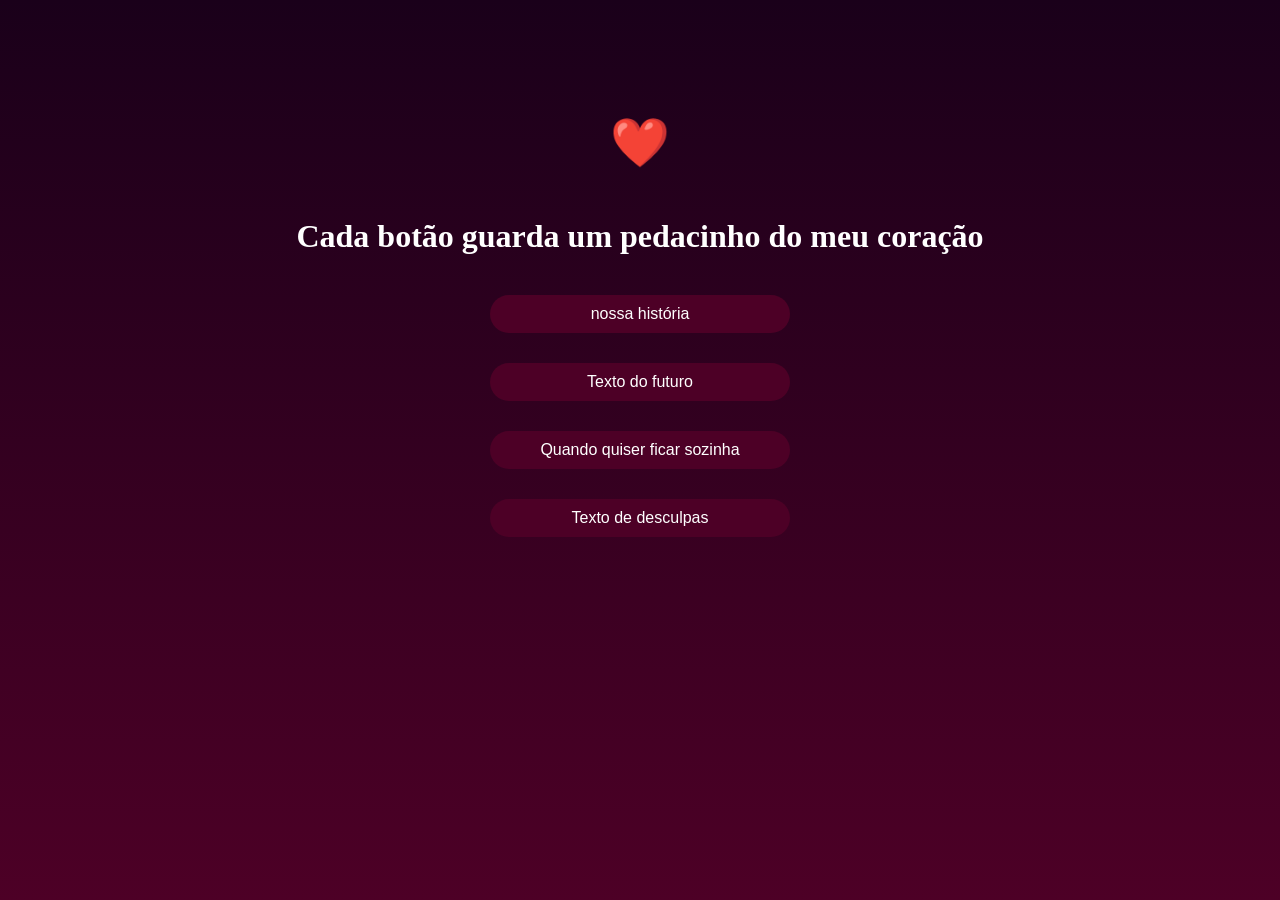
==== menu.html @ 610fa8f3 "Add files via upload" ====
<!DOCTYPE html>
<html lang="pt-BR">
<head>
    <meta charset="UTF-8">
    <meta name="viewport" content="width=device-width, initial-scale=1.0">
    <title>escolha uma lembraça</title>

    <link rel="stylesheet" href="style.css">
</head>
<body>
    <div class="container">
        <h1>❤️</h1>

        <h2>Cada botão guarda um pedacinho do meu coração</h2>

        <a href="nossa-historia.html">
            <button>nossa história</button>
        </a>

        <a href="futuro.html">
            <button>Texto do futuro</button>
        </a>

        <a href="sozinha.html">
            <button>Quando quiser ficar sozinha</button>
        </a>

        <a href="desculpas.html">
            <button>Texto de desculpas</button>
        </a>

    </div>
    
</body>
</html>
---- style.css ----
body{
   background: linear-gradient(to bottom, #1a001a, #4d0026);
   color: white;
   margin:0;
   min-height: 100vh;
   overflow-x: hidden;

}

.container{
      display: flex;
      flex-direction: column;
      align-items: center;
      justify-content: center;
       min-height: 70vh;
       width: 90%;
   margin: auto;

   animation: aparecer 2s ease;
   }

   .container p{
      max-width: 500px;
      text-align: center;
   }

   .container h1{
      font-size: 3rem;
      margin-bottom: 20px;
   }
   .container h2{
      font-size: 2rem;
      margin-bottom: 20px;
   }

   button{
      background-color: #4d0026;
      color: white;
      border: none;
      padding: 10px 20px;
      font-size: 1rem;
      border-radius: 20px;
      cursor: pointer;
      transition: background-color 0.3s ease;
   }

   button:hover{
      background-color: #350335;
      transform: translateY(-3px);
   }
   @keyframes aparecer {
      from {
         opacity: 0;
         transform: translateY(20px);
      }
      to {
         opacity: 1;
         transform: translateY(0);
      }
   }

   #primeira-carta{
      display: none;
      text-align: center;
   }

   .carta{
      width: 85%;
      background-color: rgba(255, 255, 255, 0.08);
      padding: 20px;
      border-radius: 20px;
      max-width: 500px;
      margin: 20px auto;
      text-align: center;
   }

   .carta p{
      line-height: 1.8;
   }

   .container a{
      margin: 10px;
   }

   .container button{
      margin-top: 10px;
      width: 300px;
   }
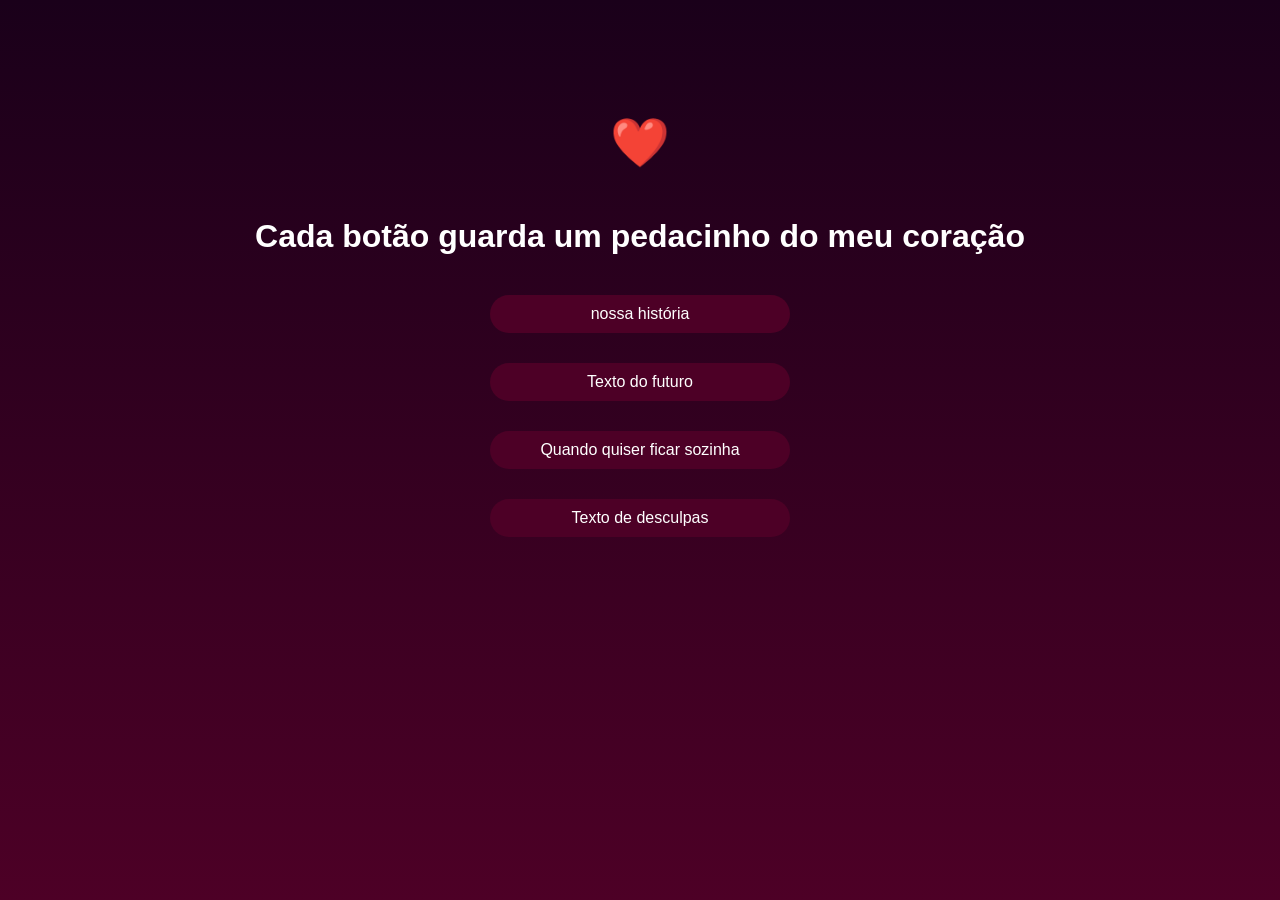
==== commit 53ed6123: "Add files via upload" ====
--- a/menu.html
+++ b/menu.html
@@ -6,6 +6,7 @@
     <title>escolha uma lembraça</title>
 
     <link rel="stylesheet" href="style.css">
+    
 </head>
 <body>
     <div class="container">
--- a/style.css
+++ b/style.css
@@ -16,7 +16,7 @@
        width: 90%;
    margin: auto;
 
-   animation: aparecer 2s ease;
+   animation: aparecer 1.2s ease;
    }
 
    .container p{
@@ -45,15 +45,16 @@
    }
 
    button:hover{
-      background-color: #350335;
-      transform: translateY(-3px);
-   }
-   @keyframes aparecer {
-      from {
+       background-color: #c913c9;
+    transform: scale(1.08); 
+      box-shadow: 0 0 20px rgba(201, 19, 201, 0.6);
+   }
+   @keyframes aparecer{
+      from{
          opacity: 0;
-         transform: translateY(20px);
-      }
-      to {
+         transform: translateY(30px);
+      }
+      to{
          opacity: 1;
          transform: translateY(0);
       }
@@ -66,12 +67,15 @@
 
    .carta{
       width: 85%;
-      background-color: rgba(255, 255, 255, 0.08);
-      padding: 20px;
+       background: rgba(77, 0, 38, 0.75);
+      padding: 25px;
       border-radius: 20px;
       max-width: 500px;
       margin: 20px auto;
       text-align: center;
+      animation: aparecer 1s ease;
+      box-shadow: 0 0 30px rgba(0, 0, 0, 0.4);
+      backdrop-filter: blur(10px);
    }
 
    .carta p{
@@ -85,4 +89,136 @@
    .container button{
       margin-top: 10px;
       width: 300px;
-   }+   }
+
+   *{
+      font-family: "Poppins", sans-serif;
+   }
+
+   .coracao{
+      font-size: 4rem;
+      animation: pulsar 1.5s infinite;
+   }
+
+   @keyframes pulsar{
+      0%{
+         transform: scale(1);
+      }
+
+      50%{
+         transform: scale(1.15);
+      }
+
+      100%{
+         transform: scale(1);
+      }
+   }
+
+   .coracoes{
+    position: fixed;
+    width: 100%;
+    height: 100%;
+    overflow: hidden;
+    pointer-events: none;
+}
+
+.coracoes span{
+    position: absolute;
+    bottom: -50px;
+    font-size: 25px;
+    animation: subir 8s linear infinite;
+}
+
+.coracoes span:nth-child(1){
+    left: 10%;
+}
+
+.coracoes span:nth-child(2){
+    left: 40%;
+    animation-delay: 2s;
+}
+
+.coracoes span:nth-child(3){
+    left: 70%;
+    animation-delay: 4s;
+}
+
+.coracoes span:nth-child(4){
+    left: 90%;
+    animation-delay: 6s;
+}
+
+@keyframes subir{
+
+    from{
+        transform: translateY(0);
+        opacity: 1;
+    }
+
+    to{
+        transform: translateY(-100vh);
+        opacity: 0;
+    }
+
+}
+
+.esconder{
+    opacity: 0;
+    transform: translateY(20px);
+}
+
+.mostrar{
+    opacity: 1;
+    transform: translateY(0);
+    transition: 1s ease;
+}
+
+#btn-pronta{
+   transition: 0.5s ease;
+
+}
+
+.entrada{
+    text-align: center;
+    animation: aparecer 1s ease;
+}
+
+.escondido{
+    display: none;
+}
+
+.saindo{
+    opacity: 0;
+    transition: 1s ease;
+}
+
+.revelar{
+    animation: revelarCarta 1.2s ease;
+}
+
+@keyframes revelarCarta{
+    from{
+        opacity: 0;
+        transform: translateY(50px) scale(0.95);
+    }
+
+    to{
+        opacity: 1;
+        transform: translateY(0) scale(1);
+    }
+}
+
+.momento{
+    background: rgba(255,255,255,0.05);
+    padding: 20px;
+    margin: 20px 0;
+    border-radius: 15px;
+    text-align: left;
+    border-left: 4px solid #c913c9;
+    animation: aparecer 1s ease;
+}
+
+.momento h3{
+    color: #ff66ff;
+    margin-bottom: 10px;
+}
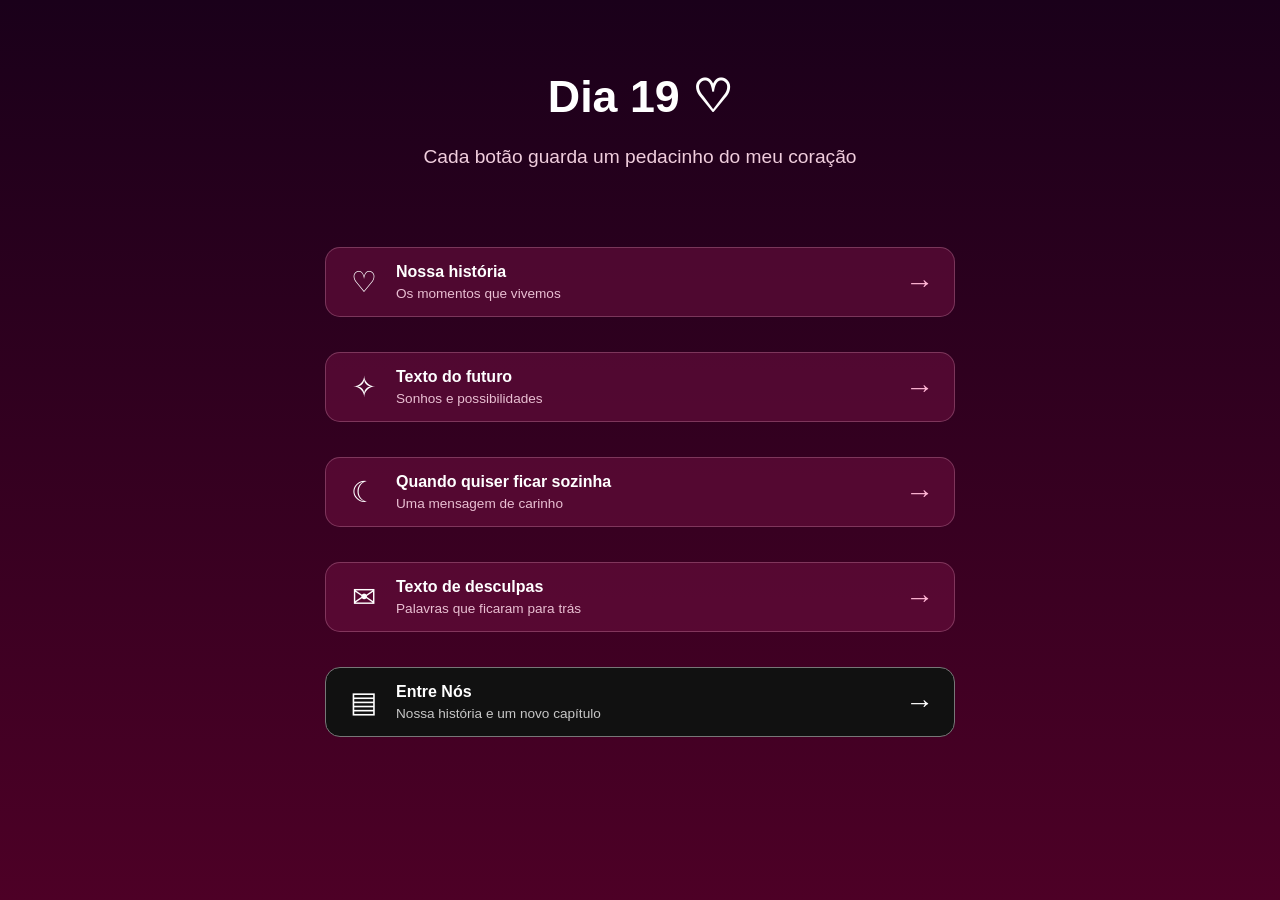
==== commit ec27819e: "Revamp menu.html with improved layout and content Updated the HTML structure and content for the men" ====
--- a/menu.html
+++ b/menu.html
@@ -1,36 +1,72 @@
 <!DOCTYPE html>
-<html lang="pt-BR">
+<html lang="PT-BR">
 <head>
     <meta charset="UTF-8">
+    <meta http-equiv="X-UA-Compatible" content="IE=edge">
     <meta name="viewport" content="width=device-width, initial-scale=1.0">
-    <title>escolha uma lembraça</title>
+    <title>Menu</title>
+    <link rel="stylesheet" href="./style.css">
 
-    <link rel="stylesheet" href="style.css">
-    
+    <title>Dia 19 | Nossas lembranças</title>
+
 </head>
-<body>
-    <div class="container">
-        <h1>❤️</h1>
+<body class="pagina-menu">
+    <main class="container">
+        <header class="cabecalho-menu">
+            <h1>Dia 19 ♡</h1>
+            <p>Cada botão guarda um pedacinho do meu coração</p>
+        </header>
 
-        <h2>Cada botão guarda um pedacinho do meu coração</h2>
+        <nav class="menu-opcoes">
+            <a class="cartao-opcao" href="nossa-historia.html">
+                <span class="icone">♡</span>
+                <span class="texto-opcao">
+                    <strong>Nossa história</strong>
+                    <small>Os momentos que vivemos</small>
+                </span>
+                <span class="seta">→</span>
+            </a>
 
-        <a href="nossa-historia.html">
-            <button>nossa história</button>
-        </a>
+            <a class="cartao-opcao" href="futuro.html">
+                <span class="icone">✧</span>
+                <span class="texto-opcao">
+                    <strong>Texto do futuro</strong>
+                    <small>Sonhos e possibilidades</small>
+                </span>
+                <span class="seta">→</span>
 
-        <a href="futuro.html">
-            <button>Texto do futuro</button>
-        </a>
+            </a>
 
-        <a href="sozinha.html">
-            <button>Quando quiser ficar sozinha</button>
-        </a>
+            <a class="cartao-opcao" href="sozinha.html">
+                <span class="icone">☾</span>
+                <span class="texto-opcao">
+                    <strong>Quando quiser ficar sozinha</strong>
+                    <small>Uma mensagem de carinho</small>
+                </span>
+                <span class="seta">→</span>
 
-        <a href="desculpas.html">
-            <button>Texto de desculpas</button>
-        </a>
+            </a>
 
-    </div>
-    
+            <a class="cartao-opcao" href="desculpas.html">
+                <span class="icone">✉</span>
+                <span class="texto-opcao">
+                    <strong>Texto de desculpas</strong>
+                    <small>Palavras que ficaram para trás</small>
+                </span>
+                <span class="seta">→</span>
+
+            </a>
+
+<a class="cartao-opcao opcao-entre-nos" href="entre-nós.html">
+    <span class="icone">▤</span>
+    <span class="texto-opcao">
+        <strong>Entre Nós</strong>
+        <small>Nossa história e um novo capítulo</small>
+    </span>
+    <span class="seta">→</span>
+</a>
+
+        </nav>
+    </main>
 </body>
-</html>+</html>
--- a/style.css
+++ b/style.css
@@ -221,4 +221,662 @@
 .momento h3{
     color: #ff66ff;
     margin-bottom: 10px;
-}+}
+
+.pagina-menu .container{
+    width: 90%;
+    max-width: 650px;
+    padding: 40px 0;
+    box-sizing: border-box;
+}
+
+.pagina-menu .cabecalho-menu {
+   text-align: center;
+   margin-bottom: 25px;
+}
+
+.pagina-menu .cabecalho-menu h1{
+    font-size: 2.8rem;
+    margin-bottom: 10px;
+}
+
+.pagina-menu .cabecalho-menu p{
+    font-size: 1.2rem;
+    color: #f0cddd;
+    line-height: 1.6;
+}
+
+.pagina-menu .menu-opcoes{
+    display: flex;
+    flex-direction: column;
+    gap: 15px;
+    margin-top: 20px;
+    width: 100%;
+}
+
+.pagina-menu .cartao-opcao {
+   display:flex;
+   align-items: center;
+   gap: 15px;
+   padding: 15px 20px;
+   border: 1px solid rgba(255, 190,220,0.25);
+   border-radius: 15px;
+   background: rgba(110, 15, 65, 0.55);
+   color: white;
+   text-decoration: none;
+   transition: transform 0.25s ease, background 0.25s ease, box-shadow 0.25s ease;
+   box-sizing: border-box;
+}
+
+.pagina-menu .cartao-opcao:hover{
+    transform: translateY(-5px);
+    background: rgba(110, 15, 65, 0.75);
+    box-shadow: 0 0 20px rgba(201, 19, 201, 0.6);
+}
+
+.pagina-menu .icone {
+   font-size: 1.8rem;
+   min-width: 35px;
+   text-align: center;
+}
+
+.pagina-menu .texto-opcao {
+   display: flex;
+   flex-direction: column;
+   gap: 5px;
+   flex: 1;
+}
+
+.pagina-menu .texto-opcao strong {
+    font-size: 1rem;
+}
+
+.pagina-menu .texto-opcao small {
+    color: #e9bfd2;
+    font-size: 0.85rem;
+}
+
+.pagina-menu .seta {
+    font-size: 1.8rem;
+    color: #ffb6d5;
+}
+
+.pagina-menu .menu-opcoes .cartao-opcao.opcao-entre-nós {
+    background: #111111;
+    border: 1px solid #777777;
+    color: #ffffff;
+    margin-top: 6px;
+}
+
+.pagina-menu .menu-opcoes .cartao-opcao.opcao-entre-nós:hover {
+    background: #292929;
+    box-shadow: 0 0 18px rgba(255, 255, 255, 0.1);
+}
+
+.pagina-menu .opcao-entre-nós .icone,
+.pagina-menu .opcao-entre-nós .texto-opcao,
+.pagina-menu .opcao-entre-nós .seta {
+    position: static;
+    transform: none;
+}
+
+.pagina-menu .opcao-entre-nós .texto-opcao small,
+.pagina-menu .opcao-entre-nós .seta {
+    color: #d0d0d0;
+}
+
+@media (max-width: 480px) {
+    .pagina-menu .container {
+        width: 90%;
+        padding: 30px 0;
+    }
+
+    .pagina-menu .cabecalho-menu h1 {
+        font-size: 2.3rem;
+    }
+
+    .pagina-menu .cabecalho-menu p {
+        font-size: 1rem;
+    }
+
+    .pagina-menu .menu-opcoes .cartao-opcao {
+        gap: 10px;
+        padding: 14px;
+    }
+
+    .pagina-menu .cartao-opcao .texto-opcao strong {
+        font-size: 0.95rem;
+    }
+
+    .pagina-menu .cartao-opcao .texto-opcao small {
+        font-size: 0.8rem;
+    }
+}
+
+
+.pagina-menu .menu-opcoes .opcao-entre-nos {
+    background: #111111;
+    border: 1px solid #777777;
+    color: #ffffff;
+}
+
+.pagina-menu .menu-opcoes .opcao-entre-nos:hover {
+    background: #292929;
+    border-color: #aaaaaa;
+    box-shadow: 0 0 15px rgba(255, 255, 255, 0.12);
+}
+
+.pagina-menu .opcao-entre-nos .icone,
+.pagina-menu .opcao-entre-nos .seta {
+    color: #ffffff;
+}
+
+.pagina-menu .opcao-entre-nos .texto-opcao small {
+    color: #c7c7c7;
+}
+
+
+.pagina-entre-nos {
+    background: #090909;
+    color: #f5f5f5;
+}
+
+.pagina-entre-nos .livro-container {
+    width: 90%;
+    max-width: 1000px;
+    min-height: 100vh;
+    margin: 0 auto;
+    padding: 40px 0;
+    display: flex;
+    flex-direction: column;
+    align-items: center;
+    justify-content: center;
+    gap: 25px;
+}
+
+
+.pagina-entre-nos .capa-livro {
+    width: 100%;
+    max-width: 420px;
+    min-height: 540px;
+    padding: 25px;
+    display: flex;
+    align-items: center;
+    justify-content: center;
+    background: linear-gradient(145deg, #292929, #080808 65%);
+    border: 2px solid #555;
+    border-radius: 8px 18px 18px 8px;
+    box-shadow: 12px 15px 35px rgba(0, 0, 0, 0.65);
+    text-align: center;
+}
+
+.pagina-entre-nos .capa-conteudo {
+    display: flex;
+    flex-direction: column;
+    align-items: center;
+    gap: 20px;
+}
+
+.pagina-entre-nos .simbolo-livro {
+    font-size: 3rem;
+    color: #e5e5e5;
+}
+
+.pagina-entre-nos .capa-livro h1 {
+    margin: 0;
+    font-size: 3rem;
+    font-weight: normal;
+    letter-spacing: 3px;
+}
+
+.pagina-entre-nos .capa-livro p {
+    color: #c7c7c7;
+    line-height: 1.7;
+}
+
+
+
+.pagina-entre-nos #btn-abrir-livro {
+    margin-top: 20px;
+    padding: 12px 28px;
+    border: 1px solid #aaa;
+    border-radius: 30px;
+    background: #171717;
+    color: white;
+    cursor: pointer;
+}
+
+.pagina-entre-nos #btn-abrir-livro:hover {
+    background: #333;
+}
+
+
+
+.pagina-entre-nos .livro-aberto {
+    width: 100%;
+    animation: aparecer 0.8s ease;
+}
+
+.pagina-entre-nos .cabecalho-capitulo {
+    text-align: center;
+    margin-bottom: 20px;
+}
+
+.pagina-entre-nos .cabecalho-capitulo > p {
+    color: #aaa;
+    letter-spacing: 4px;
+    font-size: 0.8rem;
+}
+
+.pagina-entre-nos .cabecalho-capitulo h2 {
+    font-size: 1.6rem;
+    font-weight: normal;
+}
+
+
+
+.pagina-entre-nos .paginas-livro {
+    display: grid;
+    grid-template-columns: 1fr 1fr;
+    overflow: hidden;
+    border: 1px solid #777;
+    border-radius: 5px;
+    background: #d9d0bd;
+    box-shadow: 0 15px 35px rgba(0, 0, 0, 0.5);
+}
+
+.pagina-entre-nos .pagina {
+    min-width: 0;
+    padding: 30px;
+    color: #24211d;
+    line-height: 1.9;
+    overflow-wrap: anywhere;
+}
+
+.pagina-entre-nos .pagina-esquerda {
+    border-right: 1px solid #a49a87;
+    background: linear-gradient(to right, #c9c0ad, #e9e0ce);
+}
+
+.pagina-entre-nos .pagina-direita {
+    background: linear-gradient(to left, #c9c0ad, #e9e0ce);
+}
+
+.pagina-entre-nos .pagina h3 {
+    text-align: center;
+    font-weight: normal;
+    margin-top: 0;
+}
+
+/* NAVEGAÇÃO */
+
+.pagina-entre-nos .navegacao-capitulos {
+    display: flex;
+    justify-content: space-between;
+    align-items: center;
+    gap: 12px;
+    margin-top: 20px;
+}
+
+.pagina-entre-nos .navegacao-capitulos button,
+.pagina-entre-nos .voltar-menu {
+    padding: 10px 18px;
+    border: 1px solid #777;
+    border-radius: 25px;
+    background: #171717;
+    color: white;
+    text-decoration: none;
+    cursor: pointer;
+}
+
+.pagina-entre-nos .navegacao-capitulos button:disabled {
+    opacity: 0.4;
+    cursor: not-allowed;
+}
+
+.pagina-entre-nos .voltar-menu {
+    display: inline-block;
+}
+
+
+.pagina-entre-nos .escondido {
+    display: none;
+}
+
+
+@media (max-width: 600px) {
+    .pagina-entre-nos .livro-container {
+        width: 94%;
+        padding: 25px 0;
+    }
+
+    .pagina-entre-nos .capa-livro {
+        min-height: 440px;
+    }
+
+    .pagina-entre-nos .capa-livro h1 {
+        font-size: 2.3rem;
+    }
+
+    .pagina-entre-nos .cabecalho-capitulo h2 {
+        font-size: 1.2rem;
+    }
+
+    .pagina-entre-nos .pagina {
+        padding: 14px 10px;
+        font-size: 0.85rem;
+        line-height: 1.7;
+    }
+
+    .pagina-entre-nos .navegacao-capitulos button {
+        padding: 9px 12px;
+        font-size: 0.85rem;
+    }
+}
+
+
+/* =====================================
+   ENTRE NÓS — LIVRO DE MEMÓRIAS
+===================================== */
+
+.pagina-entre-nos {
+    min-height: 100vh;
+    margin: 0;
+    background: #0b0b0b;
+    color: #f5f5f5;
+    font-family: "Poppins", sans-serif;
+}
+
+.pagina-entre-nos .livro-container {
+    width: min(900px, 90%);
+    margin: 0 auto;
+    padding: 65px 0 35px;
+}
+
+/* Título */
+
+.pagina-entre-nos .titulo-galeria {
+    text-align: center;
+    margin-bottom: 42px;
+}
+
+.pagina-entre-nos .titulo-galeria > p:first-child {
+    color: #999;
+    font-size: 11px;
+    letter-spacing: 4px;
+    text-transform: uppercase;
+}
+
+.pagina-entre-nos .titulo-galeria h1 {
+    margin: 18px 0;
+    font-family: Georgia, serif;
+    font-size: clamp(42px, 8vw, 70px);
+    font-weight: 400;
+    letter-spacing: -2px;
+}
+
+.pagina-entre-nos .titulo-galeria h1 span {
+    color: #888;
+}
+
+.pagina-entre-nos .titulo-galeria > p:last-child {
+    color: #aaa;
+    font-size: 14px;
+}
+
+/* Lista de capítulos */
+
+.pagina-entre-nos .grade-capitulos {
+    display: grid;
+    gap: 13px;
+}
+
+.pagina-entre-nos .cartao-capitulo {
+    display: flex;
+    align-items: center;
+    gap: 20px;
+    width: 100%;
+    min-height: 100px;
+    padding: 22px 25px;
+    color: #f5f5f5;
+    text-align: left;
+    background: #141414;
+    border: 1px solid #303030;
+    border-radius: 8px;
+    cursor: pointer;
+    transition:
+        background 0.25s ease,
+        border-color 0.25s ease,
+        transform 0.25s ease;
+}
+
+.pagina-entre-nos .cartao-capitulo:hover {
+    background: #1c1c1c;
+    border-color: #777;
+    transform: translateY(-2px);
+}
+
+.pagina-entre-nos .numero-cartao {
+    color: #888;
+    font-family: Georgia, serif;
+    font-size: 25px;
+}
+
+.pagina-entre-nos .conteudo-cartao {
+    display: flex;
+    flex: 1;
+    flex-direction: column;
+    gap: 7px;
+}
+
+.pagina-entre-nos .conteudo-cartao strong {
+    font-size: 15px;
+    font-weight: 500;
+}
+
+.pagina-entre-nos .conteudo-cartao small {
+    color: #999;
+    font-size: 12px;
+}
+
+.pagina-entre-nos .seta-cartao {
+    color: #aaa;
+    font-size: 21px;
+}
+
+/* Capa de cada capítulo */
+
+.pagina-entre-nos .capa-livro {
+    min-height: 430px;
+    padding: 35px 20px;
+    align-items: center;
+    justify-content: center;
+    text-align: center;
+    background:
+        linear-gradient(145deg, #1d1d1d, #090909 75%);
+    border: 1px solid #3a3a3a;
+    border-radius: 8px;
+}
+
+.pagina-entre-nos .capa-conteudo {
+    max-width: 500px;
+}
+
+.pagina-entre-nos .simbolo-livro {
+    color: #bbb;
+    font-size: 32px;
+}
+
+.pagina-entre-nos .rotulo-capa {
+    margin-top: 28px;
+    color: #999;
+    font-size: 10px;
+    letter-spacing: 4px;
+}
+
+.pagina-entre-nos .capa-conteudo h2 {
+    margin: 20px 0 12px;
+    font-family: Georgia, serif;
+    font-size: clamp(32px, 6vw, 48px);
+    font-weight: 400;
+}
+
+.pagina-entre-nos .capa-conteudo > p:not(.rotulo-capa) {
+    color: #aaa;
+    font-size: 14px;
+}
+
+/* Botões */
+
+.pagina-entre-nos #btn-abrir-livro,
+.pagina-entre-nos .botao-voltar,
+.pagina-entre-nos .navegacao-capitulos button {
+    margin-top: 18px;
+    padding: 12px 18px;
+    color: #111;
+    background: #eee;
+    border: 1px solid #eee;
+    border-radius: 4px;
+    font-size: 12px;
+    cursor: pointer;
+    transition: background 0.2s ease;
+}
+
+.pagina-entre-nos #btn-abrir-livro:hover,
+.pagina-entre-nos .botao-voltar:hover,
+.pagina-entre-nos .navegacao-capitulos button:hover:not(:disabled) {
+    background: #ccc;
+}
+
+.pagina-entre-nos .botao-voltar {
+    display: block;
+    margin: 12px auto 0;
+    color: #ddd;
+    background: transparent;
+    border-color: #555;
+}
+
+.pagina-entre-nos .navegacao-capitulos button:disabled {
+    opacity: 0.35;
+    cursor: not-allowed;
+}
+
+/* Livro aberto */
+
+.pagina-entre-nos .cabecalho-capitulo {
+    margin: 25px 0;
+    text-align: center;
+}
+
+.pagina-entre-nos .cabecalho-capitulo > p {
+    color: #999;
+    font-size: 10px;
+    letter-spacing: 4px;
+}
+
+.pagina-entre-nos .cabecalho-capitulo h2 {
+    font-family: Georgia, serif;
+    font-size: clamp(25px, 5vw, 38px);
+    font-weight: 400;
+}
+
+.pagina-entre-nos .paginas-livro {
+    display: grid;
+    grid-template-columns: 1fr 1fr;
+    overflow: hidden;
+    background: #eae7df;
+    color: #252525;
+    border-radius: 5px;
+    box-shadow: 0 15px 45px #0008;
+}
+
+.pagina-entre-nos .pagina {
+    min-height: 280px;
+    padding: clamp(20px, 5vw, 42px);
+    font-family: Georgia, serif;
+    font-size: 15px;
+    line-height: 1.9;
+}
+
+.pagina-entre-nos .pagina-esquerda {
+    border-right: 1px solid #c9c3b8;
+}
+
+.pagina-entre-nos .pagina h3 {
+    font-size: 23px;
+    font-weight: 400;
+}
+
+.pagina-entre-nos .navegacao-capitulos {
+    display: flex;
+    align-items: center;
+    justify-content: space-between;
+    gap: 12px;
+    margin-top: 18px;
+}
+
+.pagina-entre-nos #numero-capitulo {
+    color: #aaa;
+    font-size: 13px;
+}
+
+.pagina-entre-nos .voltar-menu {
+    display: block;
+    width: fit-content;
+    margin: 35px auto 0;
+    color: #aaa;
+    font-size: 12px;
+    text-decoration: none;
+}
+
+.pagina-entre-nos .voltar-menu:hover {
+    color: #fff;
+}
+
+/* Elementos escondidos */
+
+.pagina-entre-nos .escondido {
+    display: none !important;
+}
+
+/* Celulares */
+
+@media (max-width: 600px) {
+    .pagina-entre-nos .livro-container {
+        padding-top: 38px;
+    }
+
+    .pagina-entre-nos .cartao-capitulo {
+        gap: 13px;
+        min-height: 90px;
+        padding: 17px 14px;
+    }
+
+    .pagina-entre-nos .conteudo-cartao strong {
+        font-size: 13px;
+    }
+
+    .pagina-entre-nos .conteudo-cartao small {
+        font-size: 11px;
+    }
+
+    .pagina-entre-nos .paginas-livro {
+        grid-template-columns: 1fr;
+    }
+
+    .pagina-entre-nos .pagina {
+        min-height: 170px;
+        padding: 25px;
+    }
+
+    .pagina-entre-nos .pagina-esquerda {
+        border-right: none;
+        border-bottom: 1px solid #c9c3b8;
+    }
+}
+
+@media (prefers-reduced-motion: reduce) {
+    .pagina-entre-nos * {
+        transition: none !important;
+    }
+}
